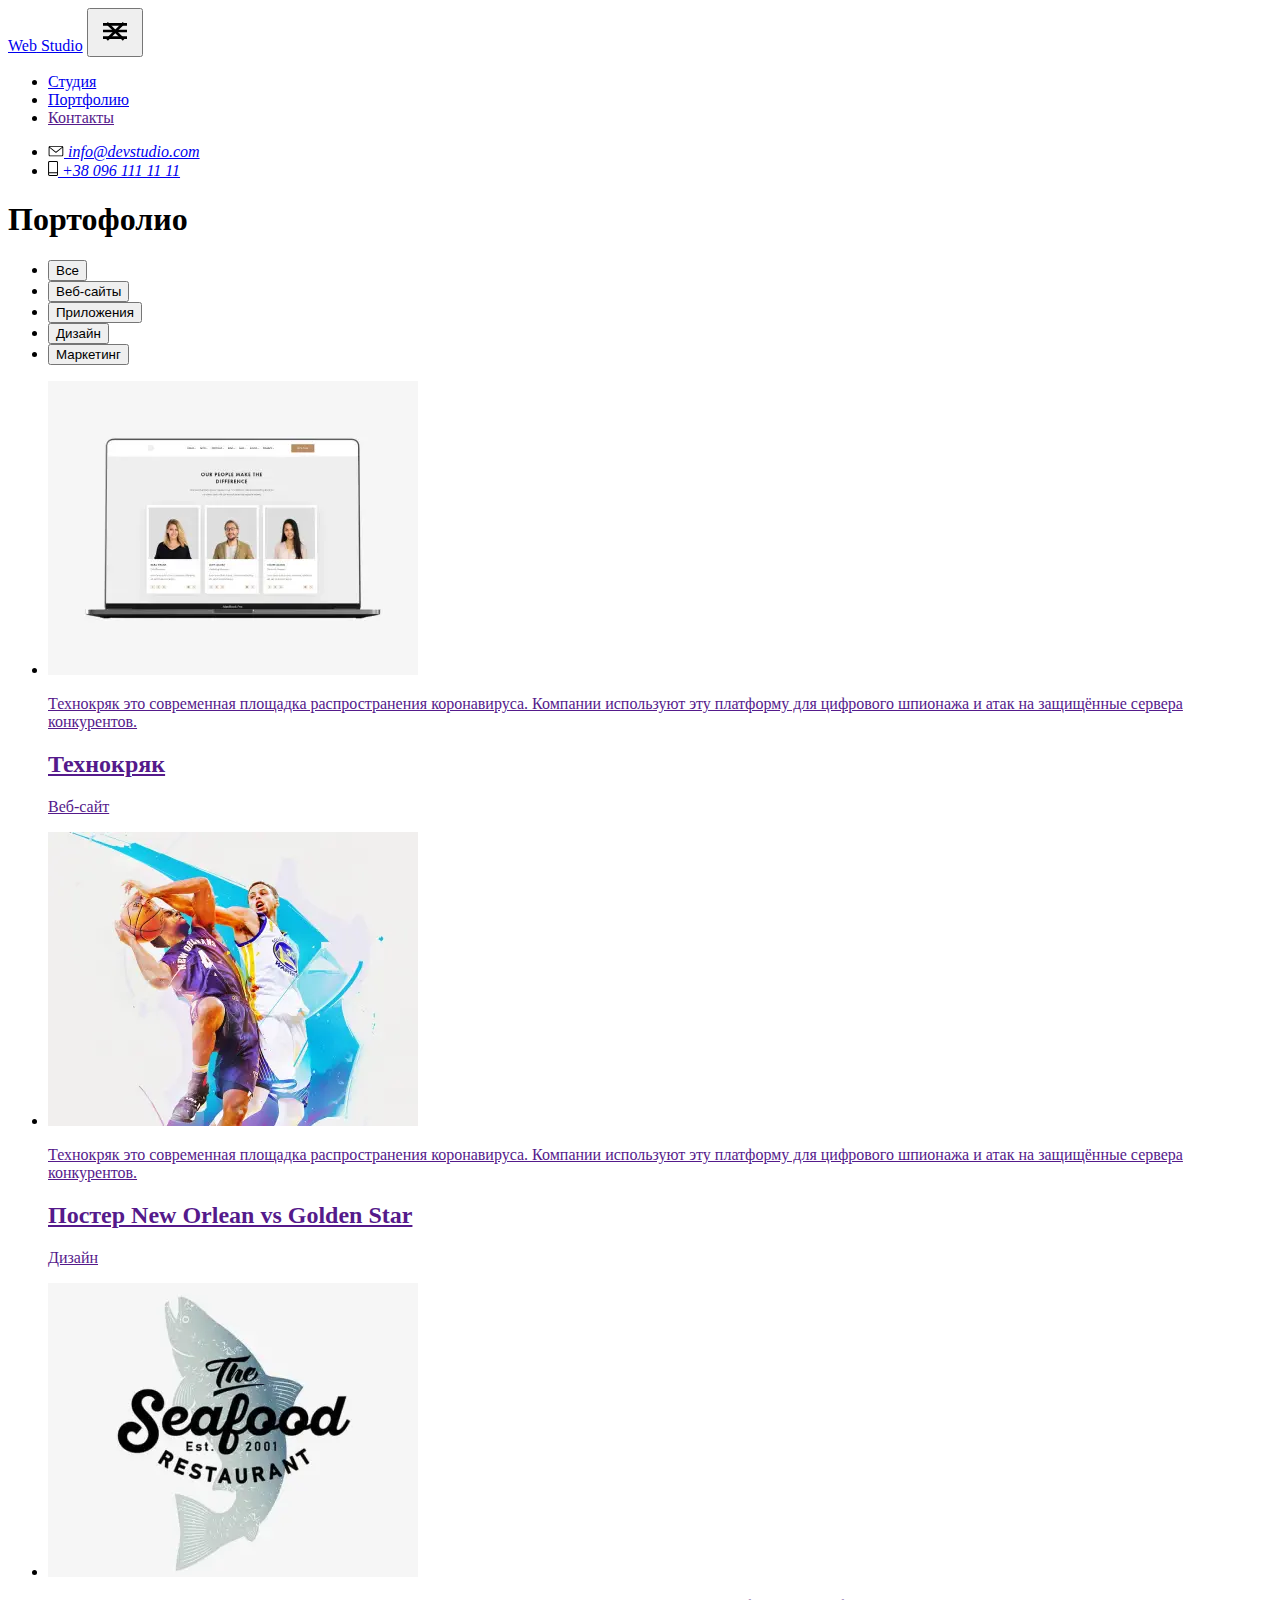
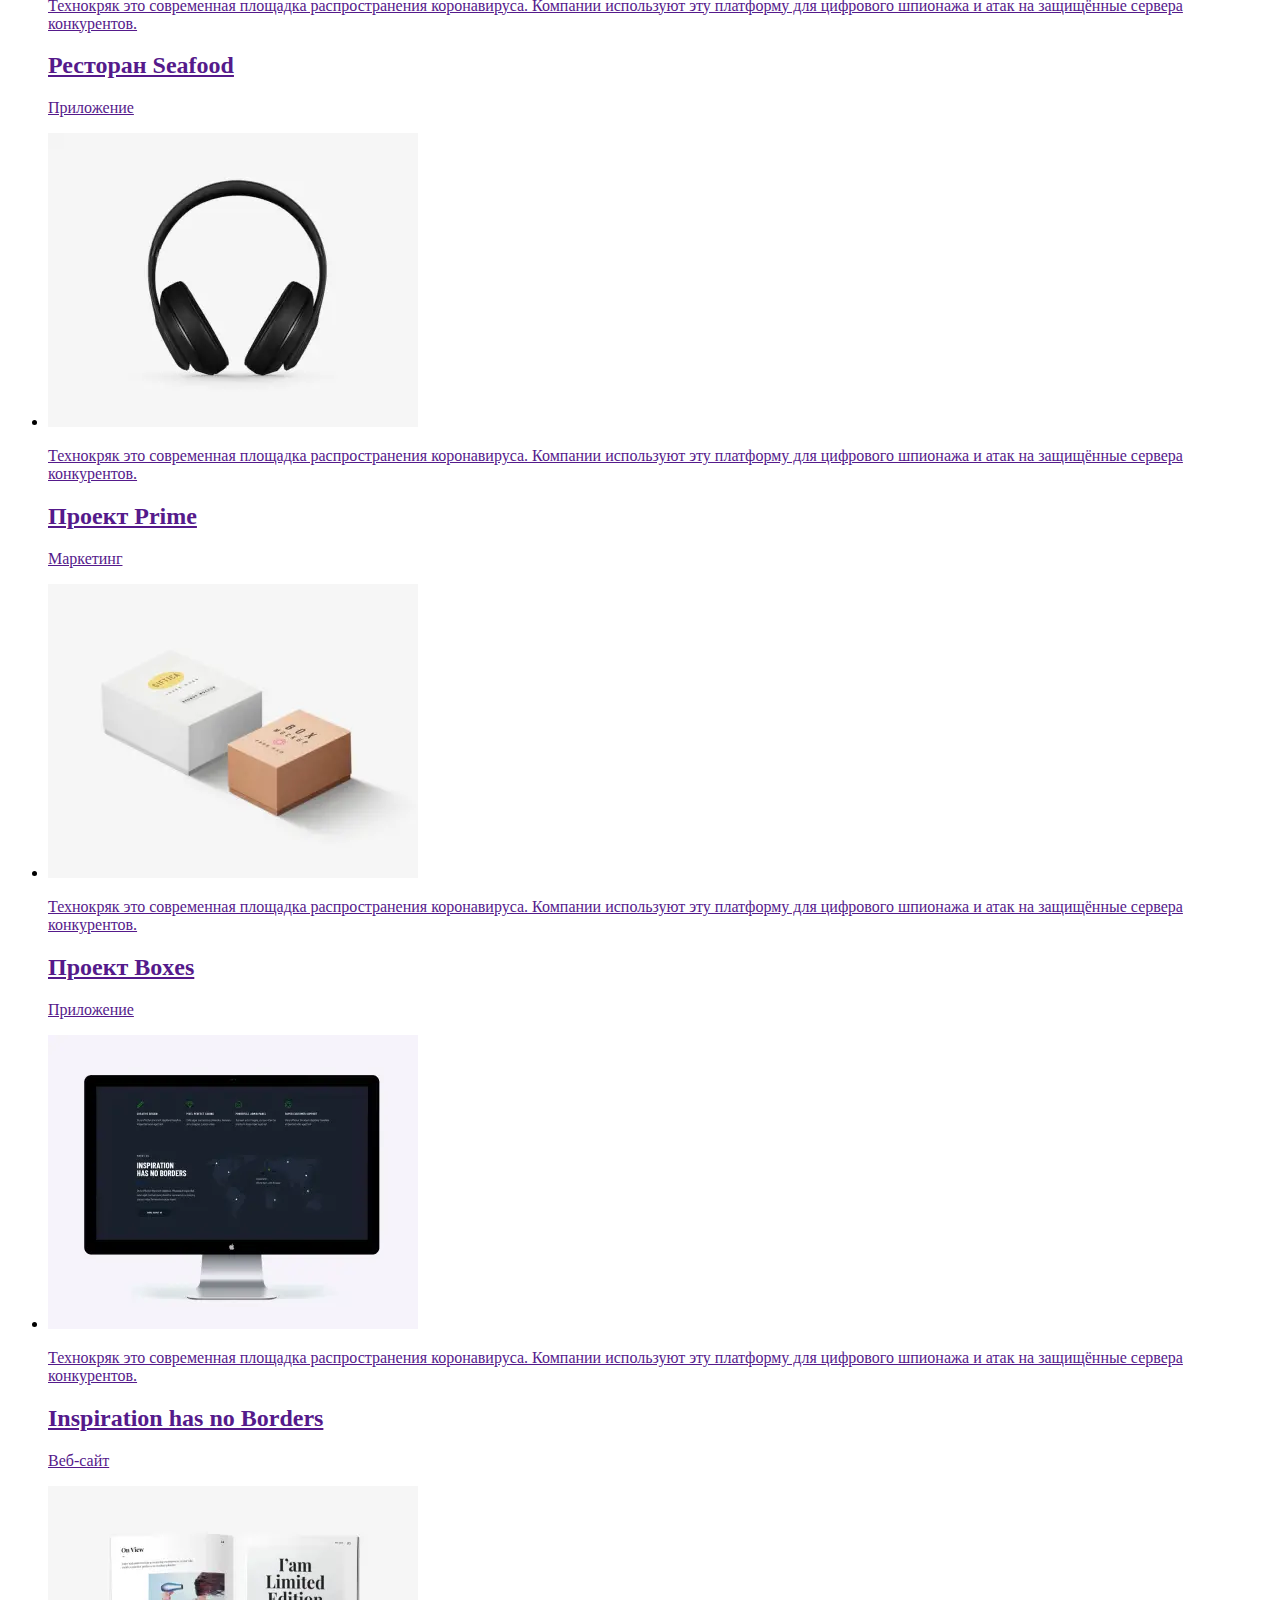
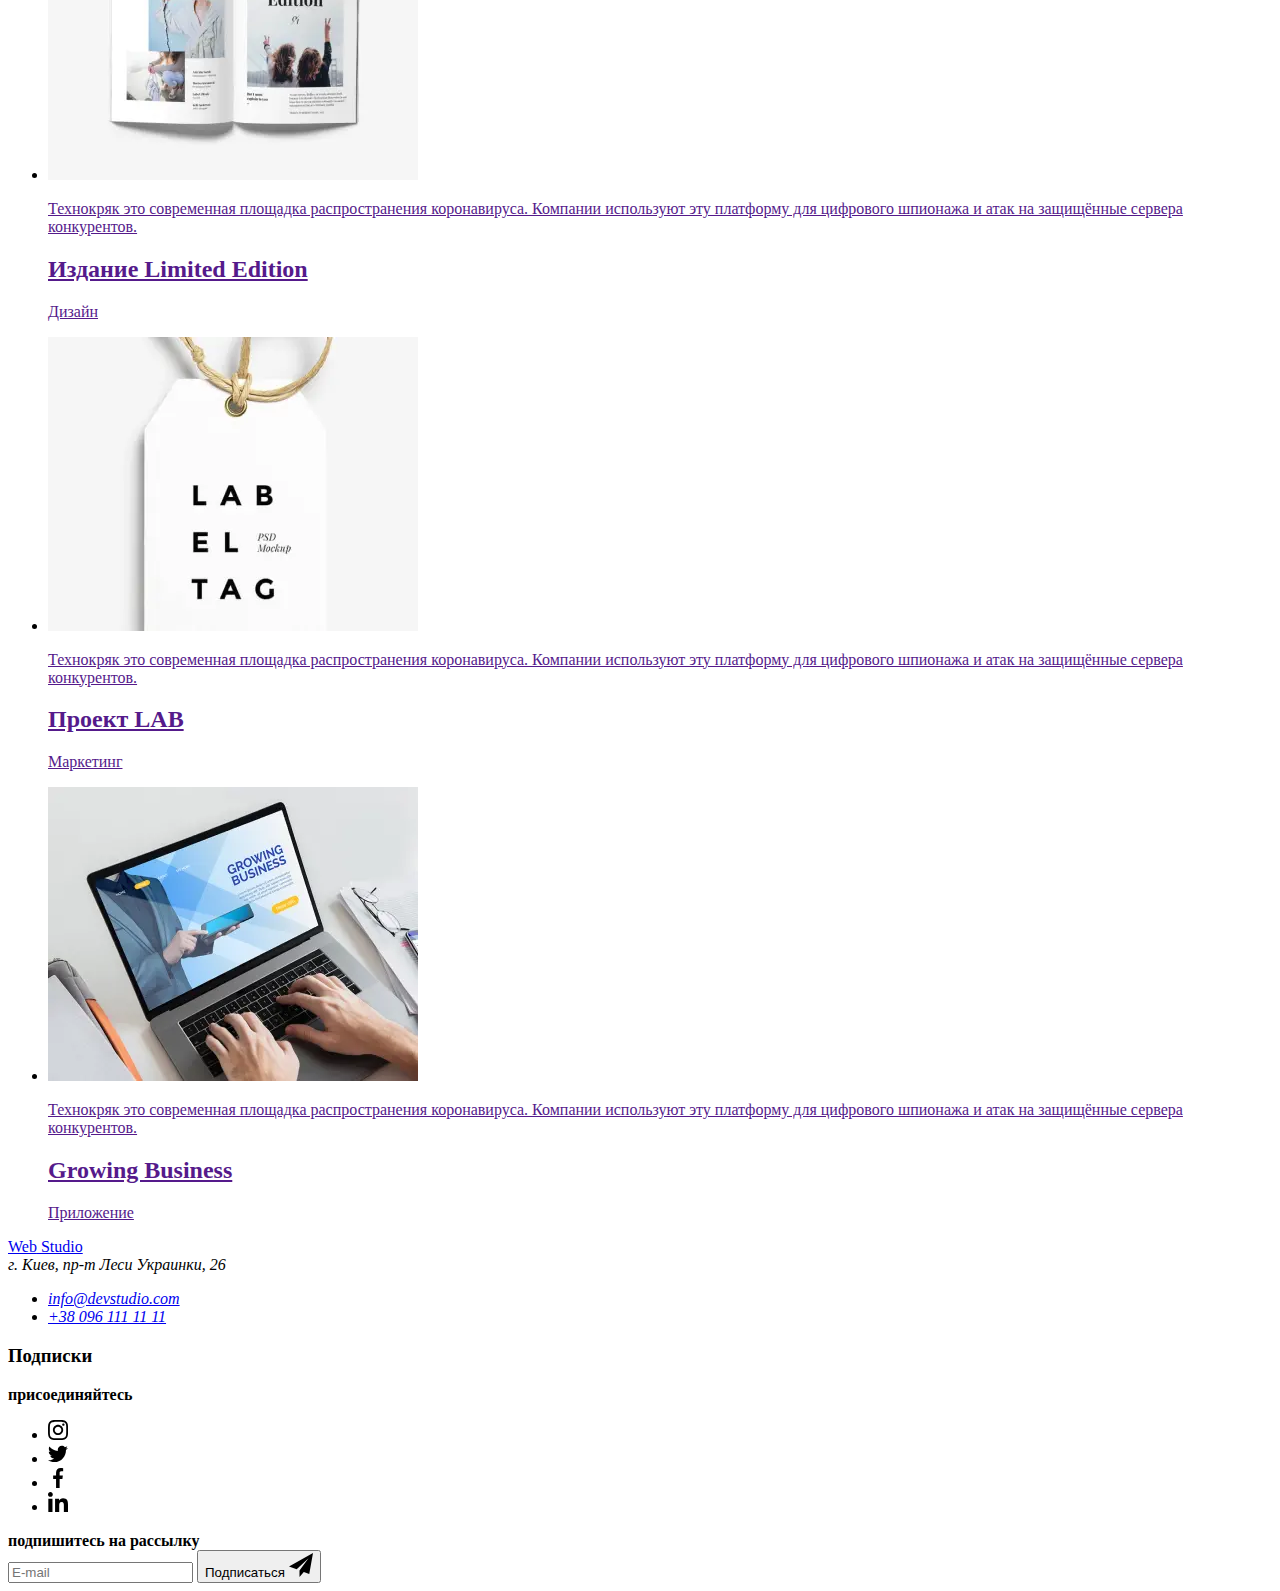
==== portfolio.html @ 3dcda3f4 "адаптив" ====
<!DOCTYPE html>
<html lang="ru">
  <head>
    <meta charset="UTF-8" />
    <meta name="viewport" content="width=device-width, initial-scale=1.0" />
    <title>portfolio</title>
    <link
      href="https://fonts.googleapis.com/css2?family=Roboto:wght@400;500;700&display=swap"
      rel="stylesheet"
    />
    <link
      href="https://fonts.googleapis.com/css2?family=Raleway:wght@700&display=swap"
      rel="stylesheet"
    />

    <link rel="stylesheet" href="./CSS/main.min.css" />
  </head>
  <body>
    <header class="conteiner-header">
      <div class="main-nav">
        <nav class="link-nav">
          <a class="main-logo" href="index.html">
            <span class="blue"> Web</span> Studio</a
          >
          <button
            type="button"
            class="menu-button"
            aria-expanded="false"
            aria-controls="menu-container"
            data-menu-button
          >
            <svg
              width="40"
              height="40"
              aria-label="Переключатель мобильного меню"
            >
              <use class="icon-cross" href="./img/sprite.svg#cross"></use>
              <use class="icon-menu" href="./img/sprite.svg#menu"></use>
            </svg>
          </button>
          <div class="menu-container" id="menu-container" data-menu>
            <ul class="nav-link">
              <li class="nav-li">
                <a href="./index.html" class="nav-hover">Студия</a>
              </li>
              <li class="nav-li">
                <a href="portfolio.html" class="link-current">Портфолию</a>
              </li>
              <li class="nav-li"><a href="" class="nav-hover">Контакты</a></li>
            </ul>

            <address class="adress-header">
              <ul class="link">
                <li class="add-li">
                  <a href="mailto:info@devstudio.com"
                    ><svg class="icon" width="16" height="11">
                      <use href="./img/sprite.svg#icon-envelope"></use>
                    </svg>
                    info@devstudio.com
                  </a>
                </li>
                <li class="add-li">
                  <a href="tel:+380961111111">
                    <svg class="icon" width="10" height="15">
                      <use href="./img/sprite.svg#icon-tel"></use>
                    </svg>
                    +38 096 111 11 11</a
                  >
                </li>
              </ul>
            </address>
          </div>
        </nav>
      </div>
    </header>
    <main>
      <section>
        <div class="conteiner portfolio-cont">
          <h1 class="porto">Портофолио</h1>

          <ul class="filter-list">
            <li class="filter-li">
              <button class="button-style" type="button">Все</button>
            </li>
            <li class="filter-li">
              <button class="button-style" type="button">Веб-сайты</button>
            </li>
            <li class="filter-li">
              <button class="button-style" type="button">Приложения</button>
            </li>
            <li class="filter-li">
              <button class="button-style" type="button">Дизайн</button>
            </li>
            <li class="filter-li">
              <button class="button-style" type="button">Маркетинг</button>
            </li>
          </ul>
          <div class="project">
            <ul class="project-blok">
              <li class="project-elements">
                <a href="">
                  <div class="project-position">
                    <picture>
                      <source
                        srcset="
                        ./img/portfolio/portfolio1/portfolio1_desk.webp 370w,
                        ./img/portfolio/portfolio1/portfolio1_desk@2x.webp 2x
                        "
                        media="(min-width: 1200px)"
                        sizes="370px"
                        type="image/webp"
                      />
                      <source
                        srcset="
                        ./img/portfolio/portfolio1/portfolio1_desk.jpg 370w,
                        ./img/portfolio/portfolio1/portfolio1_desk@2x.jpg 2x
                        "
                        media="(min-width: 1200px)"
                        sizes="370px"
                      />

                      <source
                        srcset="
                        ./img/portfolio/portfolio1/portfolio1_tabl.webp 354w,
                        ./img/portfolio/portfolio1/portfolio1_tabl@2x.webp 2x
                        "
                        media="(min-width: 768px)"
                        sizes="354px"
                        type="image/webp"
                      />

                      <source
                        srcset="
                        ./img/portfolio/portfolio1/portfolio1_tabl.jpg 354w,
                        ./img/portfolio/portfolio1/portfolio1_tabl@2x.jpg 2x
                        "
                        media="(min-width: 768px)"
                        sizes="354px"
                      />

                      <source
                        srcset="
                        ./img/portfolio/portfolio1/portfolio1_mob.webp 450w,
                        ./img/portfolio/portfolio1/portfolio1_mob@2x.webp 2x
                        "
                        media="(max-width: 767px)"
                        sizes="450px"
                        type="image/webp"
                      />

                      <source
                        srcset="
                        ./img/portfolio/portfolio1/portfolio1_mob.jpg 450w,
                        ./img/portfolio/portfolio1/portfolio1_mob@2x.jpg 2x
                        "
                        media="(max-width: 767px)"
                        sizes="450px"
                      />
                      <img
                        src="./img/portfolio/portfolio1/portfolio1_desk.jpg"
                        alt="проект1"
                      />
                    </picture>
                    <div class="overlay">
                      <p class="project-text-link">
                        Технокряк это современная площадка распространения
                        коронавируса. Компании используют эту платформу для
                        цифрового шпионажа и атак на защищённые сервера
                        конкурентов.
                      </p>
                    </div>
                  </div>

                  <div class="projekt-content">
                    <h2 class="project-title">Технокряк</h2>
                    <p class="projext-text">Веб-сайт</p>
                  </div>
                </a>
              </li>

              <li class="project-elements">
                <a href="">
                  <div class="project-position">
                    <picture>
                      <source
                        srcset="
                                  ./img/portfolio/portfolio2/portfolio2_desk.webp 370w,
                                  ./img/portfolio/portfolio2/portfolio2_desk@2x.webp 2x
                                  "
                        media="(min-width: 1200px)"
                        sizes="370px"
                        type="image/webp"
                      />
                      <source
                        srcset="
                                  ./img/portfolio/portfolio2/portfolio2_desk.jpg 370w,
                                  ./img/portfolio/portfolio2/portfolio2_desk@2x.jpg 2x
                                  "
                        media="(min-width: 1200px)"
                        sizes="370px"
                      />

                      <source
                        srcset="
                                  ./img/portfolio/portfolio2/portfolio2_tabl.webp 354w,
                                  ./img/portfolio/portfolio2/portfolio2_tabl@2x.webp 2x
                                  "
                        media="(min-width: 768px)"
                        sizes="354px"
                        type="image/webp"
                      />

                      <source
                        srcset="
                                  ./img/portfolio/portfolio2/portfolio2_tabl.jpg 354w,
                                  ./img/portfolio/portfolio2/portfolio2_tabl@2x.jpg 2x
                                  "
                        media="(min-width: 768px)"
                        sizes="354px"
                      />

                      <source
                        srcset="
                                  ./img/portfolio/portfolio2/portfolio2_mob.webp 450w,
                                  ./img/portfolio/portfolio2/portfolio2_mob@2x.webp 2x
                                  "
                        media="(max-width: 767px)"
                        sizes="450px"
                        type="image/webp"
                      />

                      <source
                        srcset="
                                  ./img/portfolio/portfolio2/portfolio2_mob.jpg 450w,
                                  ./img/portfolio/portfolio2/portfolio2_mob@2x.jpg 2x
                                  "
                        media="(max-width: 767px)"
                        sizes="450px"
                      />
                      <img
                        src="./img/portfolio/portfolio2/portfolio2_desk.jpg"
                        alt="проект2"
                      />
                    </picture>
                    <div class="overlay">
                      <p class="project-text-link">
                        Технокряк это современная площадка распространения
                        коронавируса. Компании используют эту платформу для
                        цифрового шпионажа и атак на защищённые сервера
                        конкурентов.
                      </p>
                    </div>
                  </div>
                  <div class="projekt-content">
                    <h2 class="project-title">
                      Постер New Orlean vs Golden Star
                    </h2>
                    <p class="projext-text">Дизайн</p>
                  </div>
                </a>
              </li>
              <li class="project-elements">
                <a href="">
                  <div class="project-position">
                    <picture>
                      <source
                        srcset="
                                  ./img/portfolio/portfolio3/portfolio3_desk.webp 370w,
                                  ./img/portfolio/portfolio3/portfolio3_desk@2x.webp 2x
                                  "
                        media="(min-width: 1200px)"
                        sizes="370px"
                        type="image/webp"
                      />
                      <source
                        srcset="
                                  ./img/portfolio/portfolio3/portfolio3_desk.jpg 370w,
                                  ./img/portfolio/portfolio3/portfolio3_desk@2x.jpg 2x
                                  "
                        media="(min-width: 1200px)"
                        sizes="370px"
                      />

                      <source
                        srcset="
                                  ./img/portfolio/portfolio3/portfolio3_tabl.webp 354w,
                                  ./img/portfolio/portfolio3/portfolio3_tabl@2x.webp 2x
                                  "
                        media="(min-width: 768px)"
                        sizes="354px"
                        type="image/webp"
                      />

                      <source
                        srcset="
                                  ./img/portfolio/portfolio3/portfolio3_tabl.jpg 354w,
                                  ./img/portfolio/portfolio3/portfolio3_tabl@2x.jpg 2x
                                  "
                        media="(min-width: 768px)"
                        sizes="354px"
                      />

                      <source
                        srcset="
                                  ./img/portfolio/portfolio3/portfolio3_mob.webp 450w,
                                  ./img/portfolio/portfolio3/portfolio3_mob@2x.webp 2x
                                  "
                        media="(max-width: 767px)"
                        sizes="450px"
                        type="image/webp"
                      />

                      <source
                        srcset="
                                  ./img/portfolio/portfolio3/portfolio3_mob.jpg 450w,
                                  ./img/portfolio/portfolio3/portfolio3_mob@2x.jpg 2x
                                  "
                        media="(max-width: 767px)"
                        sizes="450px"
                      />
                      <img
                        src="./img/portfolio/portfolio3/portfolio3_desk.jpg"
                        alt="проект3"
                      />
                    </picture>

                    <div class="overlay">
                      <p class="project-text-link">
                        Технокряк это современная площадка распространения
                        коронавируса. Компании используют эту платформу для
                        цифрового шпионажа и атак на защищённые сервера
                        конкурентов.
                      </p>
                    </div>
                  </div>
                  <div class="projekt-content">
                    <h2 class="project-title">Ресторан Seafood</h2>
                    <p class="projext-text">Приложение</p>
                  </div>
                </a>
              </li>
              <li class="project-elements">
                <a href="">
                  <div class="project-position">
                    <picture>
                      <source
                        srcset="
                                  ./img/portfolio/portfolio4/portfolio4_desk.webp 370w,
                                  ./img/portfolio/portfolio4/portfolio4_desk@2x.webp 2x
                                  "
                        media="(min-width: 1200px)"
                        sizes="370px"
                        type="image/webp"
                      />
                      <source
                        srcset="
                                  ./img/portfolio/portfolio4/portfolio4_desk.jpg 370w,
                                  ./img/portfolio/portfolio4/portfolio4_desk@2x.jpg 2x
                                  "
                        media="(min-width: 1200px)"
                        sizes="370px"
                      />

                      <source
                        srcset="
                                  ./img/portfolio/portfolio4/portfolio4_tabl.webp 354w,
                                  ./img/portfolio/portfolio4/portfolio4_tabl@2x.webp 2x
                                  "
                        media="(min-width: 768px)"
                        sizes="354px"
                        type="image/webp"
                      />

                      <source
                        srcset="
                                  ./img/portfolio/portfolio4/portfolio4_tabl.jpg 354w,
                                  ./img/portfolio/portfolio4/portfolio4_tabl@2x.jpg 2x
                                  "
                        media="(min-width: 768px)"
                        sizes="354px"
                      />

                      <source
                        srcset="
                                  ./img/portfolio/portfolio4/portfolio4_mob.webp 450w,
                                  ./img/portfolio/portfolio4/portfolio4_mob@2x.webp 2x
                                  "
                        media="(max-width: 767px)"
                        sizes="450px"
                        type="image/webp"
                      />

                      <source
                        srcset="
                                  ./img/portfolio/portfolio4/portfolio4_mob.jpg 450w,
                                  ./img/portfolio/portfolio4/portfolio4_mob@2x.jpg 2x
                                  "
                        media="(max-width: 767px)"
                        sizes="450px"
                      />
                      <img
                        src="./img/portfolio/portfolio4/portfolio4_desk.jpg"
                        alt="проект4"
                      />
                    </picture>

                    <div class="overlay">
                      <p class="project-text-link">
                        Технокряк это современная площадка распространения
                        коронавируса. Компании используют эту платформу для
                        цифрового шпионажа и атак на защищённые сервера
                        конкурентов.
                      </p>
                    </div>
                  </div>
                  <div class="projekt-content">
                    <h2 class="project-title">Проект Prime</h2>
                    <p class="projext-text">Маркетинг</p>
                  </div>
                </a>
              </li>
              <li class="project-elements">
                <a href="">
                  <div class="project-position">
                    <picture>
                      <source
                        srcset="
                          ./img/portfolio/portfolio5/portfolio5_desk.webp 370w,
                          ./img/portfolio/portfolio5/portfolio5_desk@2x.webp 2x
                          "
                        media="(min-width: 1200px)"
                        sizes="370px"
                        type="image/webp"
                      />
                      <source
                        srcset="
                          ./img/portfolio/portfolio5/portfolio5_desk.jpg 370w,
                          ./img/portfolio/portfolio5/portfolio5_desk@2x.jpg 2x
                          "
                        media="(min-width: 1200px)"
                        sizes="370px"
                      />

                      <source
                        srcset="
                          ./img/portfolio/portfolio5/portfolio5_tabl.webp 354w,
                          ./img/portfolio/portfolio5/portfolio5_tabl@2x.webp 2x
                          "
                        media="(min-width: 768px)"
                        sizes="354px"
                        type="image/webp"
                      />

                      <source
                        srcset="
                          ./img/portfolio/portfolio5/portfolio5_tabl.jpg 354w,
                          ./img/portfolio/portfolio5/portfolio5_tabl@2x.jpg 2x
                          "
                        media="(min-width: 768px)"
                        sizes="354px"
                      />

                      <source
                        srcset="
                          ./img/portfolio/portfolio5/portfolio5_mob.webp 450w,
                          ./img/portfolio/portfolio5/portfolio5_mob@2x.webp 2x
                          "
                        media="(max-width: 767px)"
                        sizes="450px"
                        type="image/webp"
                      />

                      <source
                        srcset="
                          ./img/portfolio/portfolio5/portfolio5_mob.jpg 450w,
                          ./img/portfolio/portfolio5/portfolio5_mob@2x.jpg 2x
                          "
                        media="(max-width: 767px)"
                        sizes="450px"
                      />
                      <img
                        src="./img/portfolio/portfolio5/portfolio5_desk.jpg"
                        alt="проект5"
                      />
                    </picture>

                    <div class="overlay">
                      <p class="project-text-link">
                        Технокряк это современная площадка распространения
                        коронавируса. Компании используют эту платформу для
                        цифрового шпионажа и атак на защищённые сервера
                        конкурентов.
                      </p>
                    </div>
                  </div>
                  <div class="projekt-content">
                    <h2 class="project-title">Проект Boxes</h2>
                    <p class="projext-text">Приложение</p>
                  </div>
                </a>
              </li>
              <li class="project-elements">
                <a href="">
                  <div class="project-position">
                    <picture>
                      <source
                        srcset="
                                  ./img/portfolio/portfolio6/portfolio6_desk.webp 370w,
                                  ./img/portfolio/portfolio6/portfolio6_desk@2x.webp 2x
                                  "
                        media="(min-width: 1200px)"
                        sizes="370px"
                        type="image/webp"
                      />
                      <source
                        srcset="
                                  ./img/portfolio/portfolio6/portfolio6_desk.jpg 370w,
                                  ./img/portfolio/portfolio6/portfolio6_desk@2x.jpg 2x
                                  "
                        media="(min-width: 1200px)"
                        sizes="370px"
                      />

                      <source
                        srcset="
                                  ./img/portfolio/portfolio6/portfolio6_tabl.webp 354w,
                                  ./img/portfolio/portfolio6/portfolio6_tabl@2x.webp 2x
                                  "
                        media="(min-width: 768px)"
                        sizes="354px"
                        type="image/webp"
                      />

                      <source
                        srcset="
                                  ./img/portfolio/portfolio6/portfolio6_tabl.jpg 354w,
                                  ./img/portfolio/portfolio6/portfolio6_tabl@2x.jpg 2x
                                  "
                        media="(min-width: 768px)"
                        sizes="354px"
                      />

                      <source
                        srcset="
                                  ./img/portfolio/portfolio6/portfolio6_mob.webp 450w,
                                  ./img/portfolio/portfolio6/portfolio6_mob@2x.webp 2x
                                  "
                        media="(max-width: 767px)"
                        sizes="450px"
                        type="image/webp"
                      />

                      <source
                        srcset="
                                  ./img/portfolio/portfolio6/portfolio6_mob.jpg 450w,
                                  ./img/portfolio/portfolio6/portfolio6_mob@2x.jpg 2x
                                  "
                        media="(max-width: 767px)"
                        sizes="450px"
                      />
                      <img
                        src="./img/portfolio/portfolio6/portfolio6_desk.jpg"
                        alt="проект6"
                      />
                    </picture>

                    <div class="overlay">
                      <p class="project-text-link">
                        Технокряк это современная площадка распространения
                        коронавируса. Компании используют эту платформу для
                        цифрового шпионажа и атак на защищённые сервера
                        конкурентов.
                      </p>
                    </div>
                  </div>
                  <div class="projekt-content">
                    <h2 class="project-title">Inspiration has no Borders</h2>
                    <p class="projext-text">Веб-сайт</p>
                  </div>
                </a>
              </li>
              <li class="project-elements">
                <a href="">
                  <div class="project-position">
                    <picture>
                      <source
                        srcset="
                           ./img/portfolio/portfolio7/portfolio7_desk.webp 370w,
                           ./img/portfolio/portfolio7/portfolio7_desk@2x.webp 2x
                                  "
                        media="(min-width: 1200px)"
                        sizes="370px"
                        type="image/webp"
                      />
                      <source
                        srcset="
                           ./img/portfolio/portfolio7/portfolio7_desk.jpg 370w,
                           ./img/portfolio/portfolio7/portfolio7_desk@2x.jpg 2x
                                  "
                        media="(min-width: 1200px)"
                        sizes="370px"
                      />

                      <source
                        srcset="
                           ./img/portfolio/portfolio7/portfolio7_tabl.webp 354w,
                           ./img/portfolio/portfolio7/portfolio7_tabl@2x.webp 2x
                                  "
                        media="(min-width: 768px)"
                        sizes="354px"
                        type="image/webp"
                      />

                      <source
                        srcset="
                           ./img/portfolio/portfolio7/portfolio7_tabl.jpg 354w,
                           ./img/portfolio/portfolio7/portfolio7_tabl@2x.jpg 2x
                                  "
                        media="(min-width: 768px)"
                        sizes="354px"
                      />

                      <source
                        srcset="
                           ./img/portfolio/portfolio7/portfolio7_mob.webp 450w,
                           ./img/portfolio/portfolio7/portfolio7_mob@2x.webp 2x
                                  "
                        media="(max-width: 767px)"
                        sizes="450px"
                        type="image/webp"
                      />

                      <source
                        srcset="
                           ./img/portfolio/portfolio7/portfolio7_mob.jpg 450w,
                           ./img/portfolio/portfolio7/portfolio7_mob@2x.jpg 2x
                                  "
                        media="(max-width: 767px)"
                        sizes="450px"
                      />
                      <img
                        src="./img/portfolio/portfolio7/portfolio7_desk.jpg"
                        alt="проект8"
                      />
                    </picture>

                    <div class="overlay">
                      <p class="project-text-link">
                        Технокряк это современная площадка распространения
                        коронавируса. Компании используют эту платформу для
                        цифрового шпионажа и атак на защищённые сервера
                        конкурентов.
                      </p>
                    </div>
                  </div>
                  <div class="projekt-content">
                    <h2 class="project-title">Издание Limited Edition</h2>
                    <p class="projext-text">Дизайн</p>
                  </div>
                </a>
              </li>
              <li class="project-elements">
                <a href="">
                  <div class="project-position">
                    <picture>
                      <source
                        srcset="
                                  ./img/portfolio/portfolio8/portfolio8_desk.webp 370w,
                                  ./img/portfolio/portfolio8/portfolio8_desk@2x.webp 2x
                                  "
                        media="(min-width: 1200px)"
                        sizes="370px"
                        type="image/webp"
                      />
                      <source
                        srcset="
                                  ./img/portfolio/portfolio8/portfolio8_desk.jpg 370w,
                                  ./img/portfolio/portfolio8/portfolio8_desk@2x.jpg 2x
                                  "
                        media="(min-width: 1200px)"
                        sizes="370px"
                      />

                      <source
                        srcset="
                                  ./img/portfolio/portfolio8/portfolio8_tabl.webp 354w,
                                  ./img/portfolio/portfolio8/portfolio8_tabl@2x.webp 2x
                                  "
                        media="(min-width: 768px)"
                        sizes="354px"
                        type="image/webp"
                      />

                      <source
                        srcset="
                                  ./img/portfolio/portfolio8/portfolio8_tabl.jpg 354w,
                                  ./img/portfolio/portfolio8/portfolio8_tabl@2x.jpg 2x
                                  "
                        media="(min-width: 768px)"
                        sizes="354px"
                      />

                      <source
                        srcset="
                                  ./img/portfolio/portfolio8/portfolio8_mob.webp 450w,
                                  ./img/portfolio/portfolio8/portfolio8_mob@2x.webp 2x
                                  "
                        media="(max-width: 767px)"
                        sizes="450px"
                        type="image/webp"
                      />

                      <source
                        srcset="
                                  ./img/portfolio/portfolio8/portfolio8_mob.jpg 450w,
                                  ./img/portfolio/portfolio8/portfolio8_mob@2x.jpg 2x
                                  "
                        media="(max-width: 767px)"
                        sizes="450px"
                      />
                      <img
                        src="./img/portfolio/portfolio8/portfolio8_desk.jpg"
                        alt="проект8"
                      />
                    </picture>

                    <div class="overlay">
                      <p class="project-text-link">
                        Технокряк это современная площадка распространения
                        коронавируса. Компании используют эту платформу для
                        цифрового шпионажа и атак на защищённые сервера
                        конкурентов.
                      </p>
                    </div>
                  </div>
                  <div class="projekt-content">
                    <h2 class="project-title">Проект LAB</h2>
                    <p class="projext-text">Маркетинг</p>
                  </div>
                </a>
              </li>
              <li class="project-elements">
                <a href="">
                  <div class="project-position">
                    <picture>
                      <source
                        srcset="
                                  ./img/portfolio/portfolio9/portfolio9_desk.webp 370w,
                                  ./img/portfolio/portfolio9/portfolio9_desk@2x.webp 2x
                                  "
                        media="(min-width: 1200px)"
                        sizes="370px"
                        type="image/webp"
                      />
                      <source
                        srcset="
                                  ./img/portfolio/portfolio9/portfolio9_desk.jpg 370w,
                                  ./img/portfolio/portfolio9/portfolio9_desk@2x.jpg 2x
                                  "
                        media="(min-width: 1200px)"
                        sizes="370px"
                      />

                      <source
                        srcset="
                                  ./img/portfolio/portfolio9/portfolio9_tabl.webp 354w,
                                  ./img/portfolio/portfolio9/portfolio9_tabl@2x.webp 2x
                                  "
                        media="(min-width: 768px)"
                        sizes="354px"
                        type="image/webp"
                      />

                      <source
                        srcset="
                                  ./img/portfolio/portfolio9/portfolio9_tabl.jpg 354w,
                                  ./img/portfolio/portfolio9/portfolio9_tabl@2x.jpg 2x
                                  "
                        media="(min-width: 768px)"
                        sizes="354px"
                      />

                      <source
                        srcset="
                                  ./img/portfolio/portfolio9/portfolio9_mob.webp 450w,
                                  ./img/portfolio/portfolio9/portfolio9_mob@2x.webp 2x
                                  "
                        media="(max-width: 767px)"
                        sizes="450px"
                        type="image/webp"
                      />

                      <source
                        srcset="
                                  ./img/portfolio/portfolio9/portfolio9_mob.jpg 450w,
                                  ./img/portfolio/portfolio9/portfolio9_mob@2x.jpg 2x
                                  "
                        media="(max-width: 767px)"
                        sizes="450px"
                      />
                      <img
                        src="./img/portfolio/portfolio9/portfolio9_desk.jpg"
                        alt="проект9"
                      />
                    </picture>

                    <div class="overlay">
                      <p class="project-text-link">
                        Технокряк это современная площадка распространения
                        коронавируса. Компании используют эту платформу для
                        цифрового шпионажа и атак на защищённые сервера
                        конкурентов.
                      </p>
                    </div>
                  </div>
                  <div class="projekt-content">
                    <h2 class="project-title">Growing Business</h2>
                    <p class="projext-text">Приложение</p>
                  </div>
                </a>
              </li>
            </ul>
          </div>
        </div>
      </section>
    </main>
    <footer class="foot">
      <div class="conteiner">
        <div class="foot-box">
          <div class="cont-add">
            <a class="main-logo-foot" href="index.html">
              <span class="blue"> Web</span> Studio</a
            >

            <address class="adress-footer">
              <span class="sity">г. Киев, пр-т Леси Украинки, 26</span>

              <ul class="foot-li">
                <li class="adress-a">
                  <a href="mailto:info@devstudio.com">info@devstudio.com</a>
                </li>
                <li class="adress-a">
                  <a href="tel:+380961111111"> +38 096 111 11 11</a>
                </li>
              </ul>
            </address>
          </div>

          <div class="foot-link-social-link">
            <h3 class="porto">Подписки</h3>
            <b class="foot-b">присоединяйтесь</b>
            <ul class="social-link-footer">
              <li>
                <a href="" class="action-foot">
                  <svg class="icon" width="20" height="20">
                    <use href="./img/sprite.svg#icon-instagram"></use></svg
                ></a>
              </li>
              <li>
                <a href="" class="action-foot">
                  <svg class="icon" width="20" height="20">
                    <use href="./img/sprite.svg#icon-twitter"></use></svg
                ></a>
              </li>
              <li>
                <a href="" class="action-foot">
                  <svg class="icon" width="20" height="20">
                    <use href="./img/sprite.svg#icon-facebook"></use></svg
                ></a>
              </li>
              <li>
                <a href="" class="action-foot">
                  <svg class="icon" width="20" height="20">
                    <use href="./img/sprite.svg#icon-linkedin"></use></svg
                ></a>
              </li>
            </ul>
          </div>

          <div class="foot-link-social">
            <b class="foot-b">подпишитесь на рассылку</b>
            <form class="telega-form">
              <div class="form-flex">
                <input
                  type="email"
                  name="email"
                  class="email"
                  placeholder="E-mail"
                />
                <button class="button-styles-foot" type="submit">
                  <span class="dial">Подписаться</span>
                  <svg class="icon-foot" width="24" height="24">
                    <use href="./img/sprite.svg#icon-icon-send-1"></use>
                  </svg>
                </button>
              </div>
            </form>
          </div>
        </div>
      </div>
    </footer>

    <script>
      const refs = {
        openModalBtn: document.querySelector('[data-open-modal]'),
        closeModalBtn: document.querySelector('[data-close-modal]'),
        backdrop: document.querySelector('[data-backdrop]'),
      };

      refs.openModalBtn.addEventListener('click', toggleModal);
      refs.closeModalBtn.addEventListener('click', toggleModal);

      refs.backdrop.addEventListener('click', logBackdropClick);

      function toggleModal() {
        refs.backdrop.classList.toggle('is-hidden');
      }

      function logBackdropClick() {
        console.log('Это клик в бекдроп');
      }
    </script>
    <script>
      (() => {
        document
          .querySelector('.js-speaker-form')
          .addEventListener('submit', e => {
            e.preventDefault();

            new FormData(e.currentTarget).forEach((value, name) =>
              console.log(`${name}: ${value}`),
            );

            e.currentTarget.reset();
          });
      })();
    </script>
    <script>
      (() => {
        const menuBtnRef = document.querySelector('[data-menu-button]');
        const mobileMenuRef = document.querySelector('[data-menu]');

        menuBtnRef.addEventListener('click', () => {
          const expanded =
            menuBtnRef.getAttribute('aria-expanded') === 'true' || false;

          menuBtnRef.classList.toggle('is-open');
          menuBtnRef.setAttribute('aria-expanded', !expanded);

          mobileMenuRef.classList.toggle('is-open');
        });
      })();
    </script>
  </body>
</html>
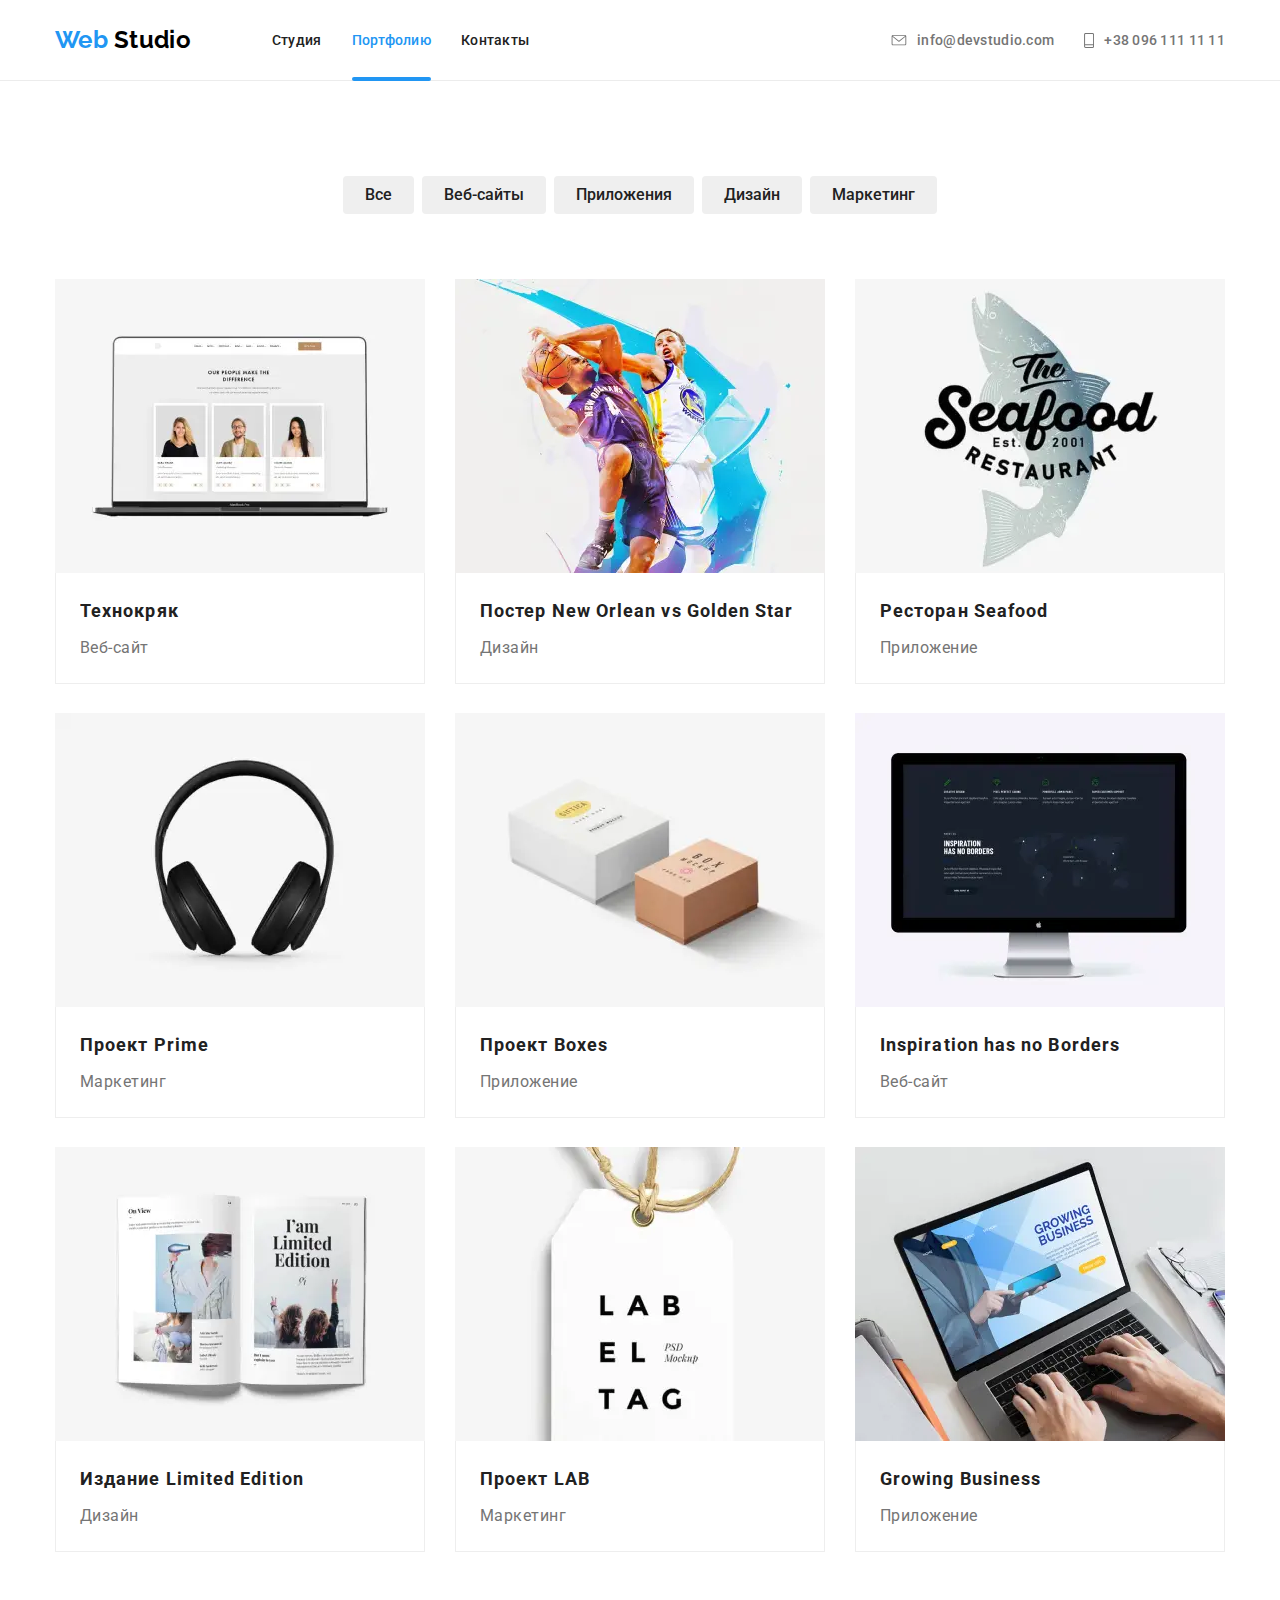
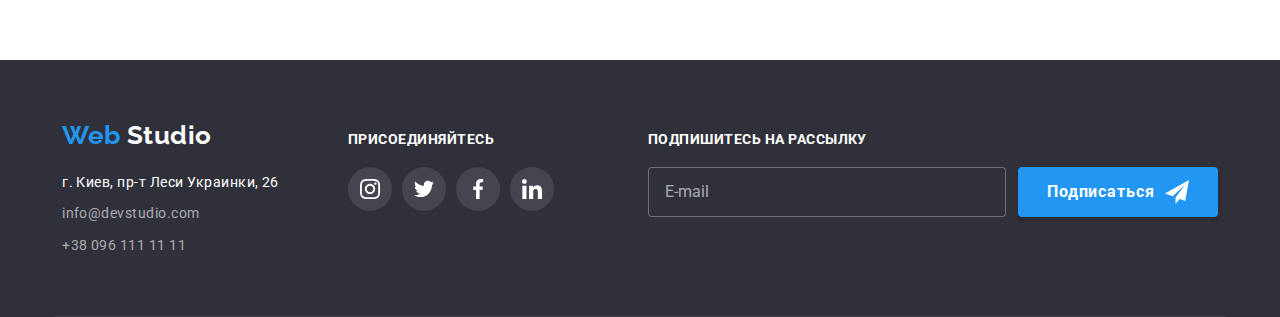
==== commit 0f8c95aa: "сss" ====
--- a/portfolio.html
+++ b/portfolio.html
@@ -13,7 +13,7 @@
       rel="stylesheet"
     />
 
-    <link rel="stylesheet" href="./CSS/main.min.css" />
+    <link rel="stylesheet" href="./css/main.min.css" />
   </head>
   <body>
     <header class="conteiner-header">
--- a/css/main.min.css
+++ b/css/main.min.css
@@ -0,0 +1,2 @@
+.social-link .action,.social-link-footer .action-foot{display:-webkit-inline-box;display:-ms-inline-flexbox;display:inline-flex;-webkit-box-pack:center;-ms-flex-pack:center;justify-content:center;-webkit-box-align:center;-ms-flex-align:center;align-items:center}.social-link,.social-link-footer{display:-webkit-box;display:-ms-flexbox;display:flex;-webkit-box-align:center;-ms-flex-align:center;align-items:center;-webkit-box-pack:center;-ms-flex-pack:center;justify-content:center}@media screen and (min-width: 1200px) and (min-device-pixel-ratio: 2), screen and (min-width: 1200px) and (-webkit-min-device-pixel-ratio: 2), screen and (min-width: 1200px) and (min-resolution: 192dpi), screen and (min-width: 1200px) and (min-resolution: 2dppx){.hero{background-image:-webkit-gradient(linear, left top, left bottom, from(rgba(47,48,58,0.8)), to(rgba(47,48,58,0.8))),url("../img/hero1200@2x.jpg");background-image:linear-gradient(rgba(47,48,58,0.8), rgba(47,48,58,0.8)),url("../img/hero1200@2x.jpg")}}@media screen and (min-width: 768px){.hero{background-image:-webkit-gradient(linear, left top, left bottom, from(rgba(47,48,58,0.8)), to(rgba(47,48,58,0.8))),url("../img/Hero768.jpg");background-image:linear-gradient(rgba(47,48,58,0.8), rgba(47,48,58,0.8)),url("../img/Hero768.jpg")}}@media screen and (min-width: 768px) and (min-device-pixel-ratio: 2), screen and (min-width: 768px) and (-webkit-min-device-pixel-ratio: 2), screen and (min-width: 768px) and (min-resolution: 192dpi), screen and (min-width: 768px) and (min-resolution: 2dppx){.hero{background-image:-webkit-gradient(linear, left top, left bottom, from(rgba(47,48,58,0.8)), to(rgba(47,48,58,0.8))),url("../img/Hero768@2x.jpg");background-image:linear-gradient(rgba(47,48,58,0.8), rgba(47,48,58,0.8)),url("../img/Hero768@2x.jpg")}}@media screen and (max-width: 480px){.hero{background-image:-webkit-gradient(linear, left top, left bottom, from(rgba(47,48,58,0.8)), to(rgba(47,48,58,0.8))),url("../img/Hero480.jpg");background-image:linear-gradient(rgba(47,48,58,0.8), rgba(47,48,58,0.8)),url("../img/Hero480.jpg")}}@media screen and (max-width: 480px) and (min-device-pixel-ratio: 2), screen and (max-width: 480px) and (-webkit-min-device-pixel-ratio: 2), screen and (max-width: 480px) and (min-resolution: 192dpi), screen and (max-width: 480px) and (min-resolution: 2dppx){.hero{background-image:-webkit-gradient(linear, left top, left bottom, from(rgba(47,48,58,0.8)), to(rgba(47,48,58,0.8))),url("../img/Hero480@2x.jpg");background-image:linear-gradient(rgba(47,48,58,0.8), rgba(47,48,58,0.8)),url("../img/Hero480@2x.jpg")}}.project-title{white-space:nowrap;text-overflow:ellipsis;overflow:hidden}/*! normalize.css v8.0.1 | MIT License | github.com/necolas/normalize.css */html{line-height:1.15;-webkit-text-size-adjust:100%}body{margin:0}main{display:block}h1{font-size:2em;margin:0.67em 0}hr{-webkit-box-sizing:content-box;box-sizing:content-box;height:0;overflow:visible}pre{font-family:monospace, monospace;font-size:1em}a{background-color:transparent}abbr[title]{border-bottom:none;text-decoration:underline;-webkit-text-decoration:underline dotted;text-decoration:underline dotted}b,strong{font-weight:bolder}code,kbd,samp{font-family:monospace, monospace;font-size:1em}small{font-size:80%}sub,sup{font-size:75%;line-height:0;position:relative;vertical-align:baseline}sub{bottom:-0.25em}sup{top:-0.5em}img{border-style:none}button,input,optgroup,select,textarea{font-family:inherit;font-size:100%;line-height:1.15;margin:0}button,input{overflow:visible}button,select{text-transform:none}button,[type='button'],[type='reset'],[type='submit']{-webkit-appearance:button}button::-moz-focus-inner,[type='button']::-moz-focus-inner,[type='reset']::-moz-focus-inner,[type='submit']::-moz-focus-inner{border-style:none;padding:0}button:-moz-focusring,[type='button']:-moz-focusring,[type='reset']:-moz-focusring,[type='submit']:-moz-focusring{outline:1px dotted ButtonText}fieldset{padding:0.35em 0.75em 0.625em}legend{-webkit-box-sizing:border-box;box-sizing:border-box;color:inherit;display:table;max-width:100%;padding:0;white-space:normal}progress{vertical-align:baseline}textarea{overflow:auto}[type='checkbox'],[type='radio']{-webkit-box-sizing:border-box;box-sizing:border-box;padding:0}[type='number']::-webkit-inner-spin-button,[type='number']::-webkit-outer-spin-button{height:auto}[type='search']{-webkit-appearance:textfield;outline-offset:-2px}[type='search']::-webkit-search-decoration{-webkit-appearance:none}::-webkit-file-upload-button{-webkit-appearance:button;font:inherit}details{display:block}summary{display:list-item}template{display:none}[hidden]{display:none}html{-webkit-box-sizing:border-box;box-sizing:border-box}*,*::before,*::after{-webkit-box-sizing:inherit;box-sizing:inherit}body{background-color:#fff;font-family:'Roboto', sans-serif;letter-spacing:0.03em;color:#212121}.conteiner{margin-left:auto;margin-right:auto;padding-left:15px;padding-right:15px}@media screen and (min-width: 480px){.conteiner{width:480px}}@media screen and (min-width: 768px){.conteiner{width:768px}}@media screen and (min-width: 1200px){.conteiner{width:1200px}}ul{list-style-type:none;padding:0px;margin:0px}a{text-decoration:none;color:inherit}img{display:block;max-width:100%;height:auto}section{margin-top:0px}.section-title{font-weight:700;font-size:28px;line-height:1.2;text-align:center;margin-top:0px;margin-bottom:50px}.icon{fill:currentColor}.porto{display:none}.section-features,.our-team,.our-customer,.portfolio-cont{padding-top:60px;padding-bottom:60px}@media screen and (min-width: 1200px){.section-features,.our-team,.our-customer,.portfolio-cont{padding-top:94px;padding-bottom:94px}}.conteiner-header{-webkit-box-align:center;-ms-flex-align:center;align-items:center;-webkit-box-pack:center;-ms-flex-pack:center;justify-content:center;background-color:#fff;margin-left:auto;margin-right:auto;border-bottom:1px solid #ececec}.main-nav{-webkit-box-align:center;-ms-flex-align:center;align-items:center;-webkit-box-pack:justify;-ms-flex-pack:justify;justify-content:space-between;position:relative}.link-nav{display:-webkit-box;display:-ms-flexbox;display:flex;-webkit-box-align:center;-ms-flex-align:center;align-items:center;-webkit-box-pack:justify;-ms-flex-pack:justify;justify-content:space-between;padding-right:15px;padding-left:15px;font-weight:500;font-size:18px;line-height:1.2;letter-spacing:0.02em;height:60px;padding-top:15px;padding-bottom:15px}.link-nav .nav-link :hover,.link-nav .nav-link :focus{color:#2196f3;-webkit-transition:color 250ms cubic-bezier(0.4, 0, 0.2, 1);transition:color 250ms cubic-bezier(0.4, 0, 0.2, 1)}@media screen and (min-width: 768px){.link-nav{height:80px;font-size:14px;padding-top:0px;padding-bottom:0px}}@media screen and (min-width: 1200px){.link-nav{width:1200px;margin-left:auto;margin-right:auto}}@media screen and (max-width: 480px){.nav-link{display:inline-block;-webkit-box-align:center;-ms-flex-align:center;align-items:center;padding-top:20px}}@media screen and (min-width: 768px){.nav-link{display:-webkit-box;display:-ms-flexbox;display:flex;-webkit-box-pack:justify;-ms-flex-pack:justify;justify-content:space-between}}.nav-li{margin-top:40px;position:relative}@media screen and (min-width: 768px){.nav-li{margin:0px}}@media screen and (min-width: 768px){.nav-li:not(:last-child){margin-right:30px}}.link-current{display:inline-block;position:relative;padding-bottom:8px;color:#2196f3}.link-current::after,.nav-hover::after{content:"";position:absolute;left:0;bottom:0;display:block;width:100%;height:4px;border-radius:2px;background-color:#2196f3;-webkit-transition:opacity 250ms cubic-bezier(0.4, 0, 0.2, 1),-webkit-transform 250ms cubic-bezier(0.4, 0, 0.2, 1);transition:opacity 250ms cubic-bezier(0.4, 0, 0.2, 1),-webkit-transform 250ms cubic-bezier(0.4, 0, 0.2, 1);transition:transform 250ms cubic-bezier(0.4, 0, 0.2, 1),opacity 250ms cubic-bezier(0.4, 0, 0.2, 1);transition:transform 250ms cubic-bezier(0.4, 0, 0.2, 1),opacity 250ms cubic-bezier(0.4, 0, 0.2, 1),-webkit-transform 250ms cubic-bezier(0.4, 0, 0.2, 1)}.nav-hover{display:inline-block;position:relative;padding-bottom:8px}.nav-hover::after{content:"";opacity:0;-webkit-transform:scaleX(0);transform:scaleX(0)}.nav-hover:hover::after{opacity:1;-webkit-transform:scaleX(1);transform:scaleX(1)}.link .nav-li:not(:first-child){padding-top:40px}@media screen and (min-width: 768px){.link-current,.nav-hover{display:block;padding-top:32px;padding-bottom:32px}}.adress-header{margin-left:auto;margin-top:60px;margin-bottom:60px;font-style:normal;font-size:18px;line-height:1.2;letter-spacing:0.02em;color:#757575}.adress-header .link :hover,.adress-header .link :focus{color:#2196f3}@media screen and (max-width: 1199px) and (min-width: 768px){.adress-header{display:block;margin-top:21px;margin-bottom:0px;font-size:14px}}@media screen and (min-width: 1200px){.adress-header{display:-webkit-box;display:-ms-flexbox;display:flex;margin-top:0px;margin-bottom:0px;padding-top:32px;padding-bottom:32px;font-size:14px}}@media screen and (min-width: 1200px){.link{display:-webkit-box;display:-ms-flexbox;display:flex;margin:0px}}@media screen and (min-width: 1200px){.link .add-li:not(:first-child){margin-left:30px}}.add-li a{display:-webkit-inline-box;display:-ms-inline-flexbox;display:inline-flex;-webkit-box-pack:center;-ms-flex-pack:center;justify-content:center;-webkit-box-align:center;-ms-flex-align:center;align-items:center;-webkit-transition:color 250ms cubic-bezier(0.4, 0, 0.2, 1);transition:color 250ms cubic-bezier(0.4, 0, 0.2, 1)}.add-li a .icon{margin-right:10px}.add-li:nth-last-child(2){margin-bottom:16px}@media screen and (max-width: 1199px) and (min-width: 768px){.add-li:nth-last-child(2){margin-bottom:10px}}@media screen and (min-width: 1200px){.add-li:nth-last-child(2){margin-bottom:0px}}.main-logo{font-family:"Raleway", sans-serif;font-weight:700;font-size:24px;line-height:1.2;text-decoration:none;color:#000}.main-logo .blue{color:#2196f3}@media screen and (min-width: 768px){.main-logo{font-size:24px;margin-right:81px}}.main-logo-foot{display:block;margin-bottom:20px;font-family:"Raleway", sans-serif;font-weight:700;font-size:26px;line-height:1.2;text-decoration:none;color:#fff}.blue{color:#2196f3}.hero{height:400px;margin-left:auto;margin-right:auto;padding-top:118px;padding-bottom:118px;text-align:center;background-repeat:no-repeat;background-position:center;background-size:cover}@media screen and (min-width: 1200px){.hero{max-width:1600px;min-height:600px;padding-top:200px;padding-bottom:200px;padding-top:0px;padding-bottom:0px}}.hero-title{color:#fff;font-weight:700;font-size:26px;line-height:1.6;letter-spacing:0.06em;text-transform:uppercase;margin-top:0px;margin-bottom:30px}@media screen and (min-width: 1200px){.hero-title{font-size:44px;line-height:1.4;padding-top:200px}}.menu-button{display:-webkit-inline-box;display:-ms-inline-flexbox;display:inline-flex;margin:0;padding:0;border:none;background-color:transparent;fill:#000}.menu-button:hover,.menu-button:focus{fill:#2196f3}@media screen and (min-width: 768px){.menu-button{display:none}}.menu-button .icon-cross{display:none}.menu-button.is-open .icon-cross{display:block}.menu-button.is-open .icon-menu{display:none}.button-styles{display:inline-block;-webkit-box-align:center;-ms-flex-align:center;align-items:center;border-radius:4px;border-style:none;width:200px;height:50px;background-color:#2196f3;color:#fff;border:1px solid transparent;-webkit-box-shadow:0px 4px 4px rgba(0,0,0,0.15);box-shadow:0px 4px 4px rgba(0,0,0,0.15);padding:0px;font-weight:700;font-size:16px;line-height:1.6;letter-spacing:0.06em;-webkit-transition-property:#f5f4fa;transition-property:#f5f4fa;-webkit-transition-duration:250ms;transition-duration:250ms;-webkit-transition-timing-function:cubic-bezier(0.4, 0, 0.2, 1);transition-timing-function:cubic-bezier(0.4, 0, 0.2, 1)}.button-styles:hover,.button-styles:focus{color:#2196f3;background-color:#fff;border:1px solid #2196f3}.button-styles-foot{display:-webkit-inline-box;display:-ms-inline-flexbox;display:inline-flex;-webkit-box-pack:center;-ms-flex-pack:center;justify-content:center;-webkit-box-align:center;-ms-flex-align:center;align-items:center;border-radius:4px;border-style:none;width:200px;height:50px;background-color:#2196f3;color:#fff;fill:#fff;border:1px solid transparent;-webkit-box-shadow:0px 4px 4px rgba(0,0,0,0.15);box-shadow:0px 4px 4px rgba(0,0,0,0.15);padding:0px;-webkit-transition-property:#f5f4fa;transition-property:#f5f4fa;-webkit-transition-duration:250ms;transition-duration:250ms;-webkit-transition-timing-function:cubic-bezier(0.4, 0, 0.2, 1);transition-timing-function:cubic-bezier(0.4, 0, 0.2, 1)}.button-styles-foot:hover,.button-styles-foot:focus{color:#2196f3;fill:#2196f3;background-color:#fff;border:1px solid #2196f3}.button-style{display:-webkit-inline-box;display:-ms-inline-flexbox;display:inline-flex;border-radius:4px;border-style:none;color:#212121;padding-left:22px;padding-right:22px;padding-top:6px;padding-bottom:6px;font-weight:500;font-size:16px;line-height:1.6;-webkit-transition-property:#f5f4fa;transition-property:#f5f4fa;-webkit-transition-duration:250ms;transition-duration:250ms;-webkit-transition-timing-function:cubic-bezier(0.4, 0, 0.2, 1);transition-timing-function:cubic-bezier(0.4, 0, 0.2, 1)}.button-style:hover,.button-style:focus{color:#fff;background-color:#2196f3;-webkit-box-shadow:0px 2px 2px rgba(0,0,0,0.12),0px 1px 2px rgba(0,0,0,0.08),0px 3px 1px rgba(0,0,0,0.1);box-shadow:0px 2px 2px rgba(0,0,0,0.12),0px 1px 2px rgba(0,0,0,0.08),0px 3px 1px rgba(0,0,0,0.1)}.backdrop{position:fixed;top:0;left:0;width:100%;height:100%;z-index:3;background-color:rgba(0,0,0,0.2);overflow-y:scroll;opacity:1;-webkit-transition:opacity 250ms cubic-bezier(0.4, 0, 0.2, 1);transition:opacity 250ms cubic-bezier(0.4, 0, 0.2, 1)}.backdrop.is-hidden{opacity:0;pointer-events:none}.modal{margin-top:94px;margin-right:15px;margin-left:15px;padding-top:40px;padding-right:40px;padding-bottom:40px;padding-left:40px;background-color:#fff;-webkit-box-shadow:0px 2px 1px rgba(0,0,0,0.2),0px 1px 1px rgba(0,0,0,0.14),0px 1px 3px rgba(0,0,0,0.12);box-shadow:0px 2px 1px rgba(0,0,0,0.2),0px 1px 1px rgba(0,0,0,0.14),0px 1px 3px rgba(0,0,0,0.12);border-radius:4px;-webkit-transition:-webkit-transform 250ms cubic-bezier(0.4, 0, 0.2, 1);transition:-webkit-transform 250ms cubic-bezier(0.4, 0, 0.2, 1);transition:transform 250ms cubic-bezier(0.4, 0, 0.2, 1);transition:transform 250ms cubic-bezier(0.4, 0, 0.2, 1), -webkit-transform 250ms cubic-bezier(0.4, 0, 0.2, 1)}@media screen and (max-width: 767px){.modal{position:relative}}@media screen and (min-width: 600px){.modal{position:absolute;top:50%;left:50%;-webkit-transform:translate(-50%, -50%) scale(1);transform:translate(-50%, -50%) scale(1);width:450px}}.close-modal{display:-webkit-box;display:-ms-flexbox;display:flex;-webkit-box-pack:center;-ms-flex-pack:center;justify-content:center;-webkit-box-align:center;-ms-flex-align:center;align-items:center;position:absolute;bottom:100%;left:100%;-webkit-transform:translate(-130%, 130%);transform:translate(-130%, 130%);width:30px;height:30px;border-radius:50%;fill:#000;background-color:#fff;border:1px solid rgba(0,0,0,0.1);-webkit-transition:fill 250ms cubic-bezier(0.4, 0, 0.2, 1);transition:fill 250ms cubic-bezier(0.4, 0, 0.2, 1)}.close-modal:hover,.close-modal:focus{background-color:#fff;fill:#2196f3}.form-fild{position:relative;display:block;margin-bottom:28px}.form-input{padding-top:12px;padding-bottom:12px;padding-left:42px;width:100%;resize:none;border:1px solid rgba(33,33,33,0.2);-webkit-transition:border-color 250ms cubic-bezier(0.4, 0, 0.2, 1);transition:border-color 250ms cubic-bezier(0.4, 0, 0.2, 1);border-radius:4px}.form-label{position:absolute;top:50%;left:42px;-webkit-transform:translateY(-50%);transform:translateY(-50%);font-size:14px;line-height:1.71;letter-spacing:0.01em;color:#757575}.form-comment{width:100%;height:120px;padding-top:12px;padding-bottom:12px;padding-right:16px;padding-left:16px;margin-bottom:20px;resize:none;font-size:14px;line-height:1.71;letter-spacing:0.01em;color:#757575;border:1px solid rgba(33,33,33,0.2);border-radius:4px}.form-comment [placeholder]{font-size:14px;line-height:1.71;letter-spacing:0.01em;color:#757575}.icon-form{display:inline-block;fill:#212121}.form-input:focus+.form-label,.form-input:not(:placeholder-shown)+.form-label{-webkit-transform:translateY(-50px);transform:translateY(-50px);left:16px;color:#2196f3}.form-fild:focus-within>.form-input{outline:none;border-color:#2196f3}.form-fild-comment:focus-within>.form-comment{outline:none;border-color:#2196f3}.form-fild:focus-within>.icon-form{fill:#2196f3}.form-fild-comment{display:block;margin:0px}.checkbox{position:absolute;width:1px;height:1px;margin:-1px;border:0;padding:0;clip:rect(0 0 0 0);overflow:hidden}.check-fild{display:-webkit-box;display:-ms-flexbox;display:flex;-webkit-box-align:center;-ms-flex-align:center;align-items:center;-webkit-box-pack:center;-ms-flex-pack:center;justify-content:center;margin-bottom:30px}.border-check{display:inline-block;margin-right:8px;width:16px;height:15px;border:solid 2px #212121;border-radius:2px;background-color:#fff;-webkit-transition:background-color 250ms cubic-bezier(0.4, 0, 0.2, 1);transition:background-color 250ms cubic-bezier(0.4, 0, 0.2, 1)}.check-label{font-size:12px;letter-spacing:0.03em;color:#757575}.agreement,.agreement:visited{color:#2196f3;-webkit-text-decoration-line:underline;text-decoration-line:underline}.checkbox:checked+.border-check{border-color:transparent;background-color:#2196f3;background-image:url(../img/full-check.svg);background-size:contain;background-origin:border-box}.form-b{display:block;margin-bottom:30px;font-weight:700;line-height:1.5;font-size:20px;color:#212121}.icon-form{position:absolute;top:50%;left:16px;-webkit-transform:translateY(-50%);transform:translateY(-50%)}@media screen and (min-width: 768px){.features{display:-webkit-box;display:-ms-flexbox;display:flex;-ms-flex-wrap:wrap;flex-wrap:wrap}}.features .text{color:#757575;font-weight:400;font-size:14px;line-height:1.8;margin-top:0px;margin-bottom:0px}.features-tile{margin-top:0px;margin-bottom:10px;font-weight:700;font-size:14px;line-height:1.15;text-align:center;text-transform:uppercase}@media screen and (min-width: 768px){.features-tile{text-align:start}}.features-li{width:450px}@media screen and (min-width: 768px){.features-li{width:calc((100% - 30px) / 2)}}@media screen and (min-width: 1200px){.features-li{width:270px}}.features-li::before{content:"";display:block;height:120px;border-radius:4px;background-repeat:no-repeat;background-position:center;background-color:#f5f4fa;margin-bottom:30px}.features-li:nth-child(1)::before{background-image:url(../img/antenna1.svg);background-size:70px}.features-li:nth-child(2)::before{background-image:url(../img/clock1.svg);background-size:70px}.features-li:nth-child(3)::before{background-image:url(../img/vector.svg);background-size:70px}.features-li:nth-child(4)::before{background-image:url(../img/astronaut1.svg);background-size:70px}@media screen and (min-width: 1200px){.features .features-li:not(:last-child){margin-right:30px}}@media screen and (min-width: 768px){.features-li:not(:nth-child(2n)){margin-right:30px}}@media screen and (min-width: 768px){.features-li:not(:nth-child(2n)) .features-li:nth-last-child(n+2){margin-bottom:30px}}.section-work{padding-bottom:94px}@media screen and (max-width: 1199px){.section-work{display:none}}.work{display:-webkit-box;display:-ms-flexbox;display:flex}.work-title{display:-webkit-box;display:-ms-flexbox;display:flex;-webkit-box-align:center;-ms-flex-align:center;align-items:center;-webkit-box-pack:center;-ms-flex-pack:center;justify-content:center;width:370px;height:70px;margin:0px;position:absolute;bottom:0px;background:rgba(47,48,58,0.8);color:#fff;font-weight:700;font-size:14px;line-height:1.15;text-transform:uppercase}.work-li{position:relative}.work-li:not(:last-child){margin-right:30px}.our-team{background-color:#f5f4fa}@media screen and (min-width: 768px){.team-list{display:-webkit-box;display:-ms-flexbox;display:flex;-ms-flex-wrap:wrap;flex-wrap:wrap}}.team-li{background-color:#fff;-webkit-box-shadow:0px 2px 1px rgba(0,0,0,0.2),0px 1px 1px rgba(0,0,0,0.14),0px 1px 3px rgba(0,0,0,0.12);box-shadow:0px 2px 1px rgba(0,0,0,0.2),0px 1px 1px rgba(0,0,0,0.14),0px 1px 3px rgba(0,0,0,0.12);border-radius:0px 0px 4px 4px}@media screen and (max-width: 1199px) and (min-width: 768px){.team-li:nth-last-child(n+3){margin-bottom:30px}}@media screen and (min-width: 768px){.team-li:not(:nth-child(2n)){margin-right:30px}}@media screen and (min-width: 1200px){.team-list .team-li:not(:last-child){margin-right:30px}}.team-img{margin-bottom:30px}.team-link{margin-top:0px;margin-bottom:10px;font-weight:500;font-size:16px;line-height:1.2;text-align:center}.team-text{margin-top:0px;margin-bottom:16px;color:#757575;font-weight:400;font-size:16px;text-align:center}.social-link{margin:0px;padding-bottom:24px;color:#afb1b8}.social-link .action{width:44px;height:44px;color:#afb1b8;border-radius:50%;-webkit-transition-property:#f5f4fa;transition-property:#f5f4fa;-webkit-transition-duration:250ms;transition-duration:250ms;-webkit-transition-timing-function:cubic-bezier(0.4, 0, 0.2, 1);transition-timing-function:cubic-bezier(0.4, 0, 0.2, 1)}.social-link .action:hover,.social-link .action:focus{border-radius:50%;color:#fff;background-color:#2196f3}.social-link li:not(:last-child){margin-right:10px}.customer-list{display:-webkit-box;display:-ms-flexbox;display:flex;-ms-flex-wrap:wrap;flex-wrap:wrap;-webkit-box-pack:justify;-ms-flex-pack:justify;justify-content:space-between}@media screen and (min-width: 480px) and (max-width: 767px){.customer-li{width:calc((100% - 30px) / 2);margin-right:30px}}@media screen and (min-width: 768px) and (max-width: 1199px){.customer-li{width:calc((100% - 30px) / 3);margin-right:0px}}@media screen and (min-width: 1200px){.customer-li{display:-webkit-box;display:-ms-flexbox;display:flex}}.customer-li .company:hover,.customer-li .company:focus{color:#2196f3;border-color:#2196f3}@media screen and (min-width: 480px) and (max-width: 768px){.customer-li:nth-child(2n){margin-right:0px}}@media screen and (min-width: 768px) and (max-width: 1199px){.customer-li:nth-child(3n){margin-right:0px}}@media screen and (max-width: 768px){.customer-li:nth-last-child(n+3){margin-bottom:30px}}@media screen and (max-width: 1199px){.customer-li:nth-last-child(n+4){margin-bottom:30px}}.company{display:-webkit-inline-box;display:-ms-inline-flexbox;display:inline-flex;-webkit-box-align:center;-ms-flex-align:center;align-items:center;-webkit-box-pack:center;-ms-flex-pack:center;justify-content:center;height:90px;width:210px;color:#afb1b8;border:1px solid #afb1b8;border-radius:4px;-webkit-transition-property:color;transition-property:color;-webkit-transition-duration:250ms;transition-duration:250ms;-webkit-transition-timing-function:cubic-bezier(0.4, 0, 0.2, 1);transition-timing-function:cubic-bezier(0.4, 0, 0.2, 1)}@media screen and (min-width: 768px){.company{width:226px}}@media screen and (min-width: 1200px){.company{width:170px}}.foot{margin-top:0px;margin-bottom:0px;background-color:#2f303a}@media screen and (max-width: 1199px){.foot{text-align:center}}.foot-box{display:block;padding-top:60px;padding-bottom:60px;border-bottom:1px solid rgba(255,255,255,0.1)}@media screen and (min-width: 768px){.foot-box{display:-webkit-box;display:-ms-flexbox;display:flex;-webkit-box-pack:center;-ms-flex-pack:center;justify-content:center;-webkit-box-align:baseline;-ms-flex-align:baseline;align-items:baseline}}@media screen and (max-width: 1199px){.foot-box{-ms-flex-wrap:wrap;flex-wrap:wrap;margin-left:auto;margin-right:auto}}.cont-add{display:inline-block;-webkit-box-align:center;-ms-flex-align:center;align-items:center}@media screen and (max-width: 1199px) and (min-width: 768px){.cont-add{margin-right:165px}}@media screen and (min-width: 1200px){.cont-add{margin-right:69px}}.foot-link{margin:0px}.foot-link-social-link{display:block;margin-bottom:60px}@media screen and (min-width: 1200px){.foot-link-social-link{margin-right:94px;margin-bottom:0px}}.foot-link-social{display:block}@media screen and (min-width: 1200px){.form-flex{display:-webkit-box;display:-ms-flexbox;display:flex}}.email{display:block;padding-left:16px;padding-top:15px;padding-bottom:15px;margin-bottom:20px;margin-left:auto;margin-right:auto;width:450px;border:1px solid rgba(255,255,255,0.3);border-radius:4px;background-color:#2f303a;color:#fff}.email::-webkit-input-placeholder{color:rgba(255,255,255,0.6);font-size:16px;line-height:1.25}.email:-ms-input-placeholder{color:rgba(255,255,255,0.6);font-size:16px;line-height:1.25}.email::-ms-input-placeholder{color:rgba(255,255,255,0.6);font-size:16px;line-height:1.25}.email::placeholder{color:rgba(255,255,255,0.6);font-size:16px;line-height:1.25}@media screen and (min-width: 1200px){.email{width:358px;margin-right:12px}}.dial{text-align:center;margin-right:10px;font-weight:700;font-size:16px;line-height:1.6;letter-spacing:0.06em}.foot-li{display:block}.adress-a:not(:last-child){margin-bottom:9px}.sity{display:block;margin-bottom:9px;color:#fff}.adress-footer{color:rgba(255,255,255,0.6);font-style:normal;font-weight:400;font-size:14px;line-height:1.6}.foot-b{display:block;margin-bottom:20px;color:#fff;font-weight:700;font-size:14px;line-height:1.15;text-transform:uppercase}.social-link-footer{margin-top:20px}.social-link-footer .action-foot{width:44px;height:44px;color:#fff;background:rgba(255,255,255,0.1);border-radius:50%;-webkit-transition-property:#f5f4fa;transition-property:#f5f4fa;-webkit-transition-duration:250ms;transition-duration:250ms;-webkit-transition-timing-function:cubic-bezier(0.4, 0, 0.2, 1);transition-timing-function:cubic-bezier(0.4, 0, 0.2, 1)}.social-link-footer .action-foot:hover,.social-link-footer .action-foot:focus{color:#fff;background-color:#2196f3}.social-link-footer li:not(:last-child){margin-right:10px}.filter-list{display:-webkit-box;display:-ms-flexbox;display:flex;-ms-flex-wrap:wrap;flex-wrap:wrap;margin-bottom:40px;border-top:1px solid rgba(255,255,255,0.1)}@media screen and (min-width: 768px){.filter-list{-webkit-box-pack:center;-ms-flex-pack:center;justify-content:center;margin-bottom:30px}}@media screen and (min-width: 1200px){.filter-list{margin-bottom:50px}}.filter-list .filter-li:not(:last-child){margin-right:8px}.filter-li:nth-child(-n+3){margin-bottom:15px}.project{padding-bottom:15px}@media screen and (min-width: 768px){.project-blok{display:-webkit-box;display:-ms-flexbox;display:flex;-ms-flex-wrap:wrap;flex-wrap:wrap;margin:-15px}}@media screen and (max-width: 767px){.project-elements{margin-bottom:30px;width:100%}}@media screen and (min-width: 768px){.project-elements{width:354px;height:404px;width:calc((100% - 4 * 15px) / 2);margin:15px}}@media screen and (min-width: 1200px){.project-elements{width:370px;width:calc((100% - 6 * 15px) / 3);margin:15px}}.project-elements :hover .overlay{-webkit-transform:translateY(0%);transform:translateY(0%)}.project-elements :focus .overlay{-webkit-transform:translateY(0%);transform:translateY(0%)}.project-elements:last-child{margin-bottom:0px}@media screen and (min-width: 1200px){.project-elements:nth-child(3n){margin-right:0px}}.project-elements a:hover{-webkit-box-shadow:1px 4px 6px rgba(0,0,0,0.16),0px 4px 4px rgba(0,0,0,0.06),0px 1px 1px rgba(0,0,0,0.12);box-shadow:1px 4px 6px rgba(0,0,0,0.16),0px 4px 4px rgba(0,0,0,0.06),0px 1px 1px rgba(0,0,0,0.12)}.project-elements a:focus{-webkit-box-shadow:1px 4px 6px rgba(0,0,0,0.16),0px 4px 4px rgba(0,0,0,0.06),0px 1px 1px rgba(0,0,0,0.12);box-shadow:1px 4px 6px rgba(0,0,0,0.16),0px 4px 4px rgba(0,0,0,0.06),0px 1px 1px rgba(0,0,0,0.12)}.projekt-content{padding-left:24px;padding-right:24px;padding-top:20px;padding-bottom:20px;border-right:1px solid #eeeeee;border-bottom:1px solid #eeeeee;border-left:1px solid #eeeeee}.project-title{margin-top:0px;margin-bottom:4px;font-style:normal;font-weight:bold;font-size:18px;line-height:36px;letter-spacing:0.06em}.projext-text{margin-top:0px;margin-bottom:0px;color:#757575;font-weight:400;font-size:16px;line-height:1.9}.project-position{position:relative;overflow:hidden}.overlay{position:absolute;width:100%;height:100%;top:0px;left:0px;margin:0px;background-color:rgba(33,150,243,0.9);-webkit-transform:translateY(100%);transform:translateY(100%);-webkit-transition:-webkit-transform 250ms cubic-bezier(0.4, 0, 0.2, 1);transition:-webkit-transform 250ms cubic-bezier(0.4, 0, 0.2, 1);transition:transform 250ms cubic-bezier(0.4, 0, 0.2, 1);transition:transform 250ms cubic-bezier(0.4, 0, 0.2, 1), -webkit-transform 250ms cubic-bezier(0.4, 0, 0.2, 1)}.project-text-link{display:inline-block;position:absolute;font-weight:400;font-size:18px;line-height:1.56;color:#fff;padding-top:63px;padding-bottom:63px;padding-right:24px;padding-left:24px;-webkit-transition:color 250ms cubic-bezier(0.4, 0, 0.2, 1);transition:color 250ms cubic-bezier(0.4, 0, 0.2, 1)}.menu-container{background-color:#fff;text-align:center;font-weight:500;font-size:18px}@media screen and (max-width: 767px){.menu-container{display:none;position:absolute;top:100%;left:0;width:100%;z-index:3}.menu-container.is-open{display:block;-webkit-box-shadow:0px 1px 3px rgba(0,0,0,0.16),0px 2px 4px rgba(0,0,0,0.08),0px 4px 8px rgba(0,0,0,0.04);box-shadow:0px 1px 3px rgba(0,0,0,0.16),0px 2px 4px rgba(0,0,0,0.08),0px 4px 8px rgba(0,0,0,0.04)}}@media screen and (min-width: 768px){.menu-container{display:-webkit-box;display:-ms-flexbox;display:flex;-webkit-box-pack:justify;-ms-flex-pack:justify;justify-content:space-between;-webkit-box-flex:1;-ms-flex-positive:1;flex-grow:1;font-size:14px;height:80px}}.add-li{display:block}@media screen and (min-width: 768px){.add-li{display:-webkit-box;display:-ms-flexbox;display:flex}}
+/*# sourceMappingURL=main.min.css.map */